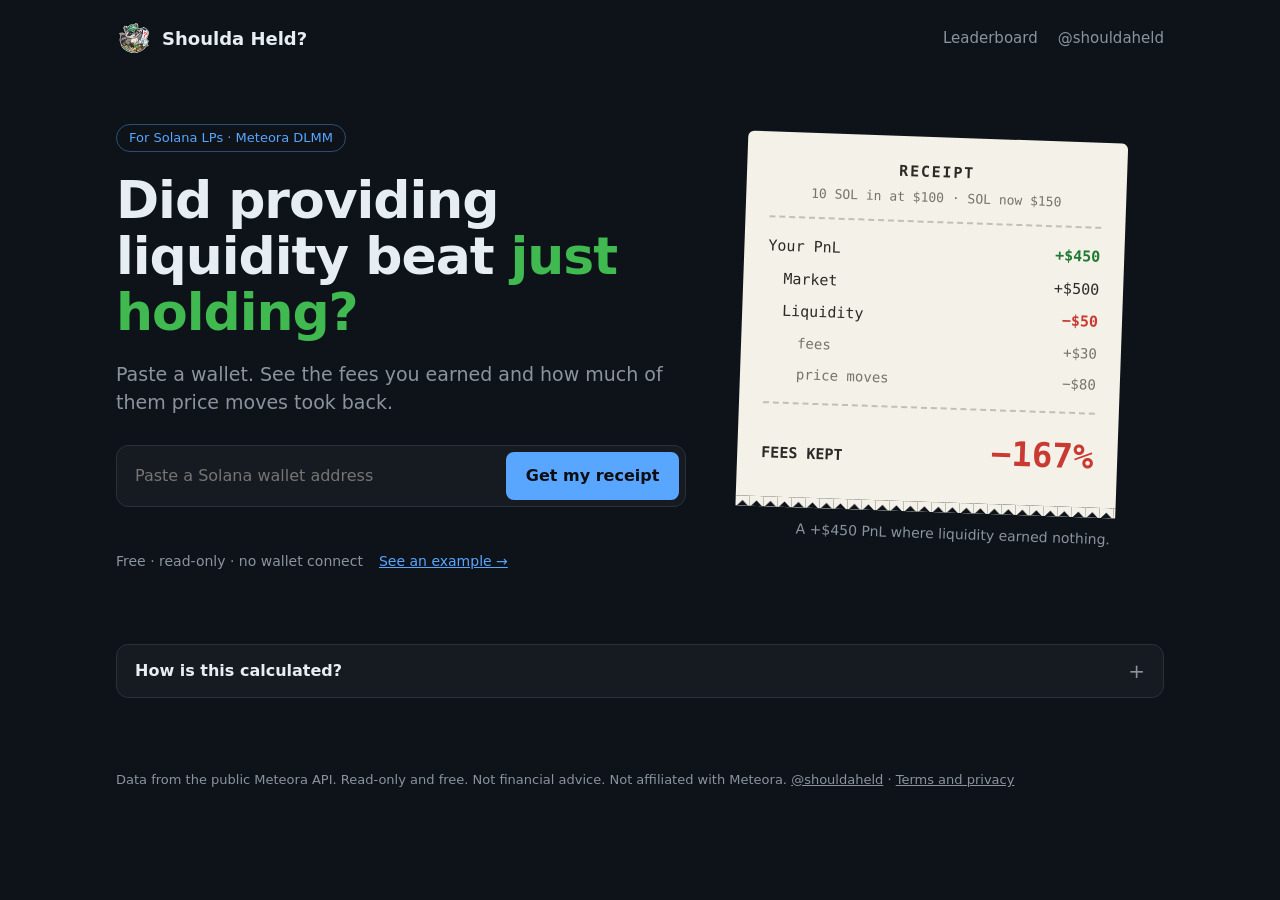
==== index.html @ 4a95ed0d "Fix empty leaderboard: local 'kept' array shadowed the new kept() formatter The catch block reported" ====
<!doctype html>
<html lang="en">
<head>
<meta charset="utf-8">
<meta name="viewport" content="width=device-width, initial-scale=1">
<title>Shoulda Held? — did providing liquidity beat just holding?</title>
<meta name="description" content="Your PnL includes the market. See what providing liquidity on Solana actually earned you, and how much of your fees you kept.">
<link rel="icon" href="img/raccoon.png">
<link rel="stylesheet" href="style.css?v=202610261137">
</head>
<body>
<div class="wrap">
  <header>
    <a class="brand" href="./"><img src="img/raccoon.png" alt="" width="36" height="36">Shoulda Held?</a>
    <nav><a class="xlink" href="top.html">Leaderboard</a><a class="xlink" href="https://x.com/shouldaheld" target="_blank" rel="noopener">@shouldaheld</a></nav>
  </header>

  <section class="hero" id="top">
    <div>
      <span class="pill-label">For Solana LPs · Meteora DLMM</span>
      <h1>Did providing liquidity beat <span>just holding?</span></h1>
      <p class="lead">Paste a wallet. See the fees you earned and how much of them price moves took back.</p>
      <form id="form">
        <input id="wallet" placeholder="Paste a Solana wallet address" autocomplete="off" spellcheck="false" aria-label="Solana wallet address">
        <button id="go">Get my receipt</button>
      </form>
      <div id="error" role="alert"></div>
      <div class="trust"><span>Free · read-only · no wallet connect</span><a href="#" id="example">See an example →</a></div>
    </div>

    <div id="intro">
      <div class="paper example" aria-label="Example receipt">
        <div class="title">RECEIPT</div>
        <div class="sub-title">10 SOL in at $100 · SOL now $150</div>
        <div class="rule"></div>
        <div class="row"><span>Your PnL</span><b class="good">+$450</b></div>
        <div class="row indent"><span>Market</span><span>+$500</span></div>
        <div class="row indent"><span>Liquidity</span><b class="bad">−$50</b></div>
        <div class="row indent2"><span>fees</span><span>+$30</span></div>
        <div class="row indent2"><span>price moves</span><span>−$80</span></div>
        <div class="rule"></div>
        <div class="row total"><span>FEES KEPT</span><span class="big bad">−167%</span></div>
      </div>
      <p class="example-caption">A +$450 PnL where liquidity earned nothing.</p>
    </div>
  </section>

  <section id="result" hidden>
    <div id="shared" class="shared" hidden>
      <span>You're looking at someone else's receipt.</span>
      <button id="check-own" type="button">Check your wallet</button>
    </div>
    <div class="result-grid">
      <div class="result-receipt">
        <div class="paper">
          <div class="title">RECEIPT</div>
          <div class="verified-stamp" id="verified-badge" hidden>✓ VERIFIED OWNER</div>
          <div class="sub-title" id="scope"></div>
          <div class="rule"></div>
          <div class="row"><span>Your PnL</span><b id="pnl"></b></div>
          <div class="row indent"><span>Market</span><span id="market"></span></div>
          <div class="row indent"><span>Liquidity</span><b id="lp"></b></div>
          <div class="row indent2"><span>fees</span><span id="fees"></span></div>
          <div class="row indent2"><span>price moves</span><span id="cost"></span></div>
          <div class="rule"></div>
          <div class="row total"><span>FEES KEPT</span><span id="hero" class="big"></span></div>
          <div class="rank-line" id="bench" hidden></div>
        </div>
        <p id="unpriced" class="muted small" hidden></p>
      </div>

      <div class="result-panel">
        <h2 id="verdict"></h2>

        <!-- Whose wallet: one slot, its content changes but its place doesn't -->
        <div class="owner" id="owner">
          <div id="owner-ask" hidden>
            <span class="muted">Is this your wallet?</span>
            <button type="button" class="btn small-btn" id="verify-go">It's mine — verify</button>
            <button type="button" class="link-btn" id="owner-no">Just looking</button>
          </div>
          <div id="owner-status" class="muted small" hidden></div>
          <p id="verify-help" class="small muted" hidden></p>
          <p id="verify-msg" class="err-text small" role="status"></p>
        </div>

        <div class="actions">
          <a id="share-x" class="btn" target="_blank" rel="noopener">Share on X</a>
          <button id="download" class="btn secondary" type="button">Download</button>
        </div>
        <details class="duel" id="duel">
          <summary>Compare with a friend</summary>
          <form id="duel-form" novalidate>
            <input id="duel-wallet" placeholder="Their wallet address" autocomplete="off" spellcheck="false" aria-label="Their wallet address">
            <input id="duel-x" placeholder="@handle (optional)" autocomplete="off" aria-label="Their X handle">
            <button id="duel-go">Compare</button>
          </form>
          <p id="duel-msg" class="err-text small" role="status"></p>
          <div id="duel-result" hidden>
            <table><thead id="duel-head"></thead><tbody id="duel-rows"></tbody></table>
            <p id="duel-verdict" class="duel-verdict"></p>
            <a id="duel-share" class="btn" href="#" target="_blank" rel="noopener">Challenge them on X</a>
          </div>
        </details>

        <form id="waitlist" class="waitlist" novalidate>
          <h3 id="wl-title"></h3>
          <p class="muted small" id="wl-text"></p>
          <div id="wl-form" class="wl-row">
            <input id="wl-contact" placeholder="Email or @handle" autocomplete="email" aria-label="Email or X handle">
            <input id="wl-website" class="hp" tabindex="-1" autocomplete="off" aria-hidden="true">
            <button id="wl-go">Join</button>
          </div>
          <div id="wl-done" class="wl-done" hidden>
            <p class="place"><b id="wl-place"></b> <span id="wl-of" class="muted small"></span></p>
            <div class="wl-row"><input id="wl-link" readonly aria-label="Your referral link"><button id="wl-copy" type="button" class="btn secondary">Copy</button></div>
            <p class="muted small">Each LP who joins through your link moves you up 10 places. <a id="wl-share" target="_blank" rel="noopener">Share it on X</a></p>
          </div>
          <p id="wl-msg" class="small" role="status"></p>
          <p class="fine">Only to tell you when copying opens. <a href="terms.html#privacy">What we keep</a></p>
        </form>
      </div>
    </div>

    <details class="panel pools-details">
      <summary>Per-pool breakdown</summary>
      <table>
        <thead><tr><th>Pool</th><th>Fees kept</th><th>Liquidity</th><th>Fees</th></tr></thead>
        <tbody id="rows"></tbody>
      </table>
      <p id="rows-note" class="muted small"></p>
    </details>

    <canvas id="card" width="1200" height="630" aria-hidden="true"></canvas>
    <canvas id="duel-card" width="1200" height="630" aria-hidden="true"></canvas>
  </section>

  <section class="more">
    <details class="panel">
      <summary>How is this calculated?</summary>
      <p><b>Your PnL</b> is the dollar result reported by Meteora: what you have now (or got out) vs the dollar value you put in. It includes the market moving your tokens.</p>
      <p><b>Liquidity</b> compares each position with simply holding the tokens you put in, plus the fees you earned. Closed positions are valued at exit prices, open ones at today's prices. <b>Market</b> is the rest of your PnL.</p>
      <p><b>Fees kept</b> is liquidity divided by fees earned. 100%: price moves cost nothing. 0%: they ate all your fees. Below 0%: holding would have been better. Shown when fees are at least $1.</p>
      <p>Covers Meteora DLMM positions closed in the last 365 days, plus open ones. If a position was swapped entirely into one token, its exit price is estimated from its range edge. Tokens without a price count as $0.</p>
    </details>
  </section>

  <footer>
    Data from the public Meteora API. Read-only and free. Not financial advice. Not affiliated with Meteora.
    <a href="https://x.com/shouldaheld" target="_blank" rel="noopener">@shouldaheld</a> · <a href="terms.html">Terms and privacy</a>
  </footer>
</div>
<script type="module" src="app.js?v=202610261137"></script>
</body>
</html>
---- style.css ----
/* Shared by index.html and top.html */
:root {
  --bg: #0e1319; --panel: #161b22; --line: #2a313b; --text: #e6edf3; --muted: #8b949e;
  --good: #3fb950; --bad: #f85149; --accent: #58a6ff;
  --paper: #f4f1e8; --ink: #2b2a27; --ink-muted: #77736a; --ink-good: #1f7a34; --ink-bad: #c93a32;
  --mono: ui-monospace, "SF Mono", Menlo, Consolas, monospace;
}
* { box-sizing: border-box; }
[hidden] { display: none !important; } /* layout rules below must not resurrect hidden blocks */
body { margin: 0; background: var(--bg); color: var(--text); font: 16px/1.5 system-ui, -apple-system, "Segoe UI", sans-serif; }
a { color: var(--accent); }
.wrap { max-width: 1080px; margin: 0 auto; padding: 0 16px; }
.muted { color: var(--muted); }
.small { font-size: 14px; }

header { display: flex; align-items: center; justify-content: space-between; padding: 20px 0; }
.brand { display: flex; align-items: center; gap: 10px; color: var(--text); text-decoration: none; font-weight: 700; font-size: 18px; }
.brand img { width: 36px; height: 36px; border-radius: 50%; }
.xlink { color: var(--muted); text-decoration: none; font-size: 15px; }
.xlink:hover { color: var(--text); }
header nav { display: flex; gap: 20px; }
.brand { white-space: nowrap; }

.hero { display: grid; grid-template-columns: 1.15fr 0.85fr; gap: 56px; align-items: center; padding: 48px 0 72px; }
.pill-label { display: inline-block; font-size: 13px; color: var(--accent); border: 1px solid rgba(88, 166, 255, .4); border-radius: 999px; padding: 3px 12px; margin-bottom: 20px; }
h1 { font-size: 52px; line-height: 1.08; letter-spacing: -0.02em; margin: 0 0 20px; }
h1 span { color: var(--good); }
.lead { font-size: 19px; color: var(--muted); margin: 0 0 28px; max-width: 34em; }

#form { display: flex; gap: 8px; background: var(--panel); border: 1px solid var(--line); border-radius: 12px; padding: 6px; }
#form:focus-within { border-color: var(--accent); }
#wallet { flex: 1; min-width: 0; border: 0; background: transparent; color: var(--text); font: inherit; font-size: 16px; padding: 12px; outline: none; }
button, .btn { border: 0; border-radius: 8px; background: var(--accent); color: #0b0f14; font: 600 16px system-ui, sans-serif; padding: 12px 20px; cursor: pointer; text-decoration: none; display: inline-flex; align-items: center; justify-content: center; white-space: nowrap; }
button:disabled { opacity: .6; cursor: wait; }
.btn.secondary { background: transparent; color: var(--text); border: 1px solid var(--line); }
.trust { display: flex; gap: 16px; flex-wrap: wrap; font-size: 14px; color: var(--muted); margin-top: 12px; }
#error { color: var(--bad); min-height: 24px; margin-top: 8px; }

/* Paper receipt, used for the example and for the real result */
.paper { position: relative; background: var(--paper); color: var(--ink); font-family: var(--mono); font-size: 15px; padding: 24px 24px 20px; border-radius: 6px 6px 0 0; font-variant-numeric: tabular-nums; }
.paper::after { content: ""; position: absolute; left: 0; right: 0; bottom: -10px; height: 10px;
  background: linear-gradient(135deg, var(--paper) 50%, transparent 50%) 0 0 / 14px 10px repeat-x,
              linear-gradient(225deg, var(--paper) 50%, transparent 50%) 0 0 / 14px 10px repeat-x; }
.paper .title { text-align: center; font-weight: 700; letter-spacing: .12em; margin-bottom: 4px; }
.paper .sub-title { text-align: center; color: var(--ink-muted); font-size: 13px; margin-bottom: 14px; }
.rule { border-top: 2px dashed #c4bfb3; margin: 12px 0; }
.row { display: flex; justify-content: space-between; gap: 12px; padding: 5px 0; }
.row.indent { padding-left: 16px; } .row.indent2 { padding-left: 32px; color: var(--ink-muted); font-size: 14px; }
.row b { font-weight: 700; }
.row.total { align-items: baseline; font-weight: 700; }
.row.total .big { font-size: 34px; }
.paper .good { color: var(--ink-good); } .paper .bad { color: var(--ink-bad); }
.example { transform: rotate(2deg); max-width: 380px; justify-self: center; width: 100%; }
.example-caption { text-align: center; color: var(--muted); font-size: 14px; margin-top: 22px; transform: rotate(2deg); }

/* After a check the hero shrinks to a one-column search bar above the receipt */
/* Same container width on every page and state; only the content inside changes */
.hero.compact { grid-template-columns: 1fr; padding: 12px 0 28px; }
.hero.compact #form, .hero.compact #error, .hero.compact .trust { max-width: 680px; }
.hero.compact h1 { font-size: 30px; } .hero.compact .lead, .hero.compact .pill-label { display: none; }

/* Result */

/* Result: receipt on the left, one action panel on the right; on phones the panel goes under the receipt.
   Blocks change their content in place, they don't appear above the receipt, so nothing jumps. */
#result { padding: 8px 0 40px; }
.shared { display: flex; align-items: center; justify-content: space-between; gap: 12px; flex-wrap: wrap; background: var(--panel); border: 1px solid var(--accent); border-radius: 12px; padding: 12px 16px; margin-bottom: 20px; }
.result-grid { display: grid; grid-template-columns: minmax(0, 420px) minmax(0, 1fr); gap: 40px; align-items: start; }
.result-receipt { position: sticky; top: 16px; }
#unpriced { margin: 20px 0 0; }
.rank-line { text-align: center; font-size: 13px; color: var(--ink-muted); margin-top: 10px; }
.rank-line a { color: var(--ink); }
.verified-stamp { text-align: center; color: var(--ink-good); font-weight: 700; font-size: 13px; letter-spacing: .1em; margin: -2px 0 6px; }
.badge-ok { color: var(--good); margin-left: 4px; }
.good-text { color: var(--good); }
#verdict { font-size: 28px; line-height: 1.2; margin: 4px 0 14px; }
.owner { min-height: 44px; margin-bottom: 18px; }
#owner-ask { display: flex; align-items: center; gap: 10px; flex-wrap: wrap; }
.small-btn { padding: 8px 14px; font-size: 15px; }
.link-btn { background: none; border: 0; padding: 0; color: var(--muted); font: inherit; text-decoration: underline; cursor: pointer; }
#owner-status .link-btn { font-size: 14px; }
.owner p { margin: 6px 0 0; } .owner p:empty { display: none; }
.err-text { color: var(--bad); margin: 6px 0 0; }
.actions { display: flex; gap: 10px; }
.actions .btn:first-child { flex: 2; } .actions .btn { flex: 1; }
.duel { border: 0; padding: 12px 0 0; }
.duel summary { font-weight: 500; color: var(--accent); }
#duel-form { display: flex; gap: 8px; flex-wrap: wrap; margin-top: 12px; }
#duel-form input, .wl-row input { flex: 1 1 160px; min-width: 0; border: 1px solid var(--line); border-radius: 8px; background: var(--bg); color: var(--text); font: inherit; padding: 11px 12px; }
#duel-form input:focus, .wl-row input:focus { outline: none; border-color: var(--accent); }
.duel table td:first-child { color: var(--muted); }
.duel-verdict { font-weight: 700; margin: 12px 0; }
.waitlist { background: var(--panel); border: 1px solid var(--line); border-radius: 14px; padding: 18px; margin: 24px 0 0; }
.waitlist h3 { font-size: 18px; line-height: 1.3; margin: 0 0 4px; }
.waitlist > p { margin: 0 0 12px; }
.wl-row { display: flex; gap: 8px; }
.wl-row input#wl-link { font: 13px var(--mono); }
.hp { position: absolute; left: -9999px; width: 1px; height: 1px; }
#wl-msg { margin: 8px 0 0; } #wl-msg:empty { display: none; } #wl-msg.err { color: var(--bad); }
.wl-done .place { margin: 0 0 10px; }
.wl-done .place b { font-size: 32px; color: var(--accent); font-variant-numeric: tabular-nums; }
.wl-done p { margin: 10px 0 0; }
.fine { font-size: 12px; color: var(--muted); margin: 10px 0 0 !important; }
.pools-details { margin-top: 32px; }
#card, #duel-card { display: none; }
/* A wallet with no positions: just the verdict and the waitlist */
#result.empty .result-receipt, #result.empty .actions, #result.empty .duel, #result.empty .pools-details { display: none; }
#result.empty .result-grid { grid-template-columns: 1fr; max-width: 640px; }

/* Fold-outs: one quiet panel each, no rules above and below */
details.panel { background: var(--panel); border: 1px solid var(--line); border-radius: 12px; padding: 14px 18px; }
details.panel + details.panel { margin-top: 12px; }
summary { cursor: pointer; font-weight: 600; list-style: none; display: flex; justify-content: space-between; align-items: center; }
summary::-webkit-details-marker { display: none; }
details.panel > summary::after { content: '+'; color: var(--muted); font-weight: 400; font-size: 20px; line-height: 1; }
details.panel[open] > summary::after { content: '−'; }
details.panel p { color: var(--muted); max-width: 46em; }
details.panel[open] > summary { margin-bottom: 4px; }
table { width: 100%; border-collapse: collapse; font-size: 15px; margin-top: 12px; }
th, td { text-align: left; padding: 8px 6px; border-bottom: 1px solid var(--line); }
th { color: var(--muted); font-weight: 500; }
td:not(:first-child), th:not(:first-child) { text-align: right; white-space: nowrap; }
td.good { color: var(--good); } td.bad { color: var(--bad); }
.tag { font-size: 12px; color: var(--accent); border: 1px solid var(--accent); border-radius: 4px; padding: 0 4px; }

.more { padding: 0 0 40px; }
footer { padding: 32px 0 40px; font-size: 13px; color: var(--muted); }
footer a { color: var(--muted); }

@media (max-width: 860px) {
  .result-grid { grid-template-columns: 1fr; gap: 24px; }
  .result-receipt { position: static; max-width: 460px; width: 100%; margin: 0 auto; }
  .hero { grid-template-columns: 1fr; gap: 40px; padding: 24px 0 48px; }
  h1 { font-size: 36px; }
  .lead { font-size: 17px; }
  .example, .example-caption { transform: none; }
}
@media (max-width: 520px) {
  header nav .xlink + .xlink { display: none; } /* phones: keep one nav link next to the logo */
  #form { flex-direction: column; }
  #verdict { font-size: 22px; }
  .waitlist { padding: 16px; }
}
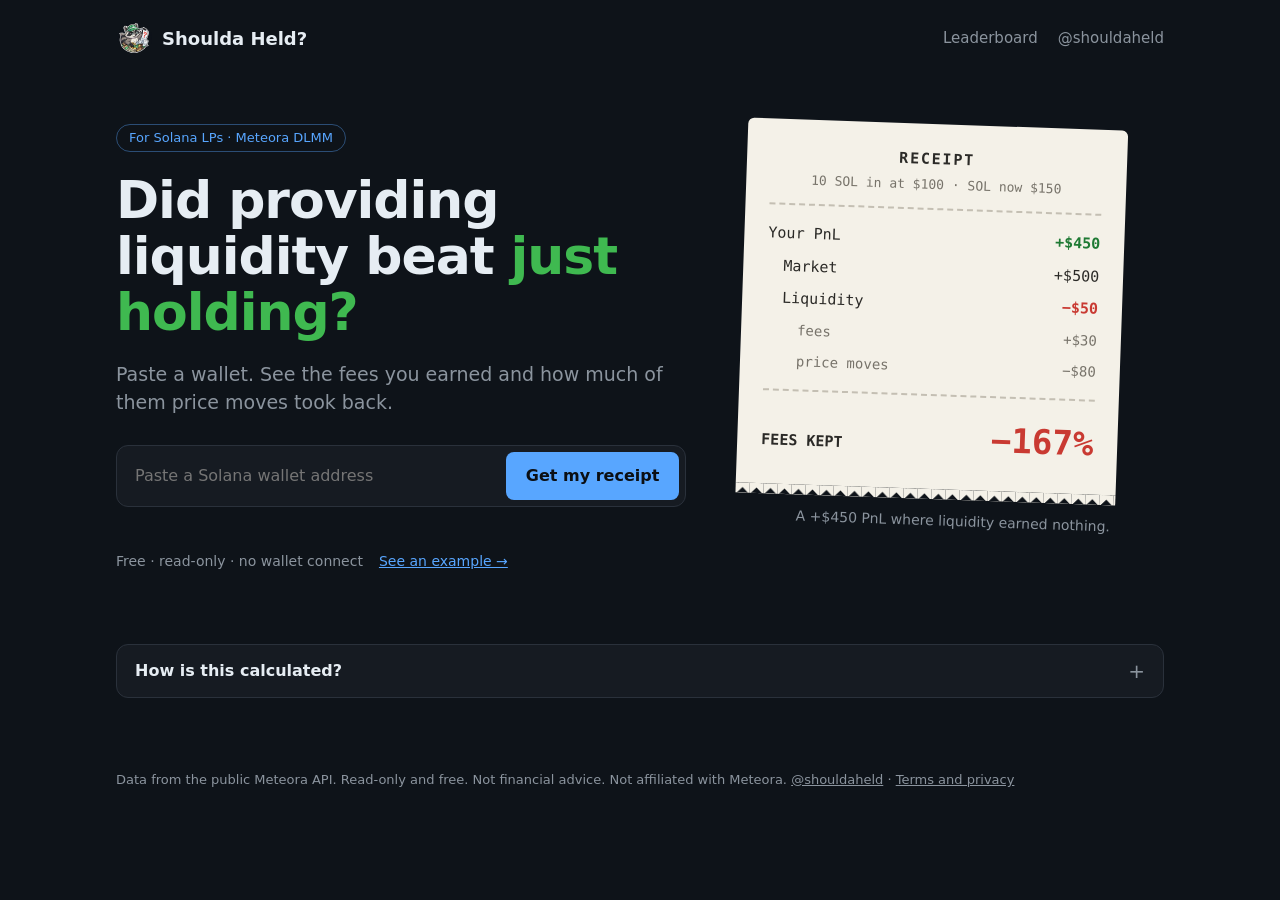
==== commit e030f141: "Same pill and title position on home and leaderboard Home hero was vertically centred against the re" ====
--- a/index.html
+++ b/index.html
@@ -6,7 +6,7 @@
 <title>Shoulda Held? — did providing liquidity beat just holding?</title>
 <meta name="description" content="Your PnL includes the market. See what providing liquidity on Solana actually earned you, and how much of your fees you kept.">
 <link rel="icon" href="img/raccoon.png">
-<link rel="stylesheet" href="style.css?v=202610261137">
+<link rel="stylesheet" href="style.css?v=202610261156">
 </head>
 <body>
 <div class="wrap">
@@ -150,6 +150,8 @@
     <a href="https://x.com/shouldaheld" target="_blank" rel="noopener">@shouldaheld</a> · <a href="terms.html">Terms and privacy</a>
   </footer>
 </div>
-<script type="module" src="app.js?v=202610261137"></script>
+<script type="module" src="app.js?v=202610261156"></script>
+<!-- Cloudflare Web Analytics: cookieless page views, a second count next to our own analytics -->
+<script defer src="https://static.cloudflareinsights.com/beacon.min.js" data-cf-beacon='{"token": "d8321dd66836468e9685397cafad2d31"}'></script>
 </body>
 </html>
--- a/style.css
+++ b/style.css
@@ -21,7 +21,7 @@
 header nav { display: flex; gap: 20px; }
 .brand { white-space: nowrap; }
 
-.hero { display: grid; grid-template-columns: 1.15fr 0.85fr; gap: 56px; align-items: center; padding: 48px 0 72px; }
+.hero { display: grid; grid-template-columns: 1.15fr 0.85fr; gap: 56px; align-items: start; padding: 48px 0 72px; } /* top-aligned: pill and title sit at the same spot on every page */
 .pill-label { display: inline-block; font-size: 13px; color: var(--accent); border: 1px solid rgba(88, 166, 255, .4); border-radius: 999px; padding: 3px 12px; margin-bottom: 20px; }
 h1 { font-size: 52px; line-height: 1.08; letter-spacing: -0.02em; margin: 0 0 20px; }
 h1 span { color: var(--good); }
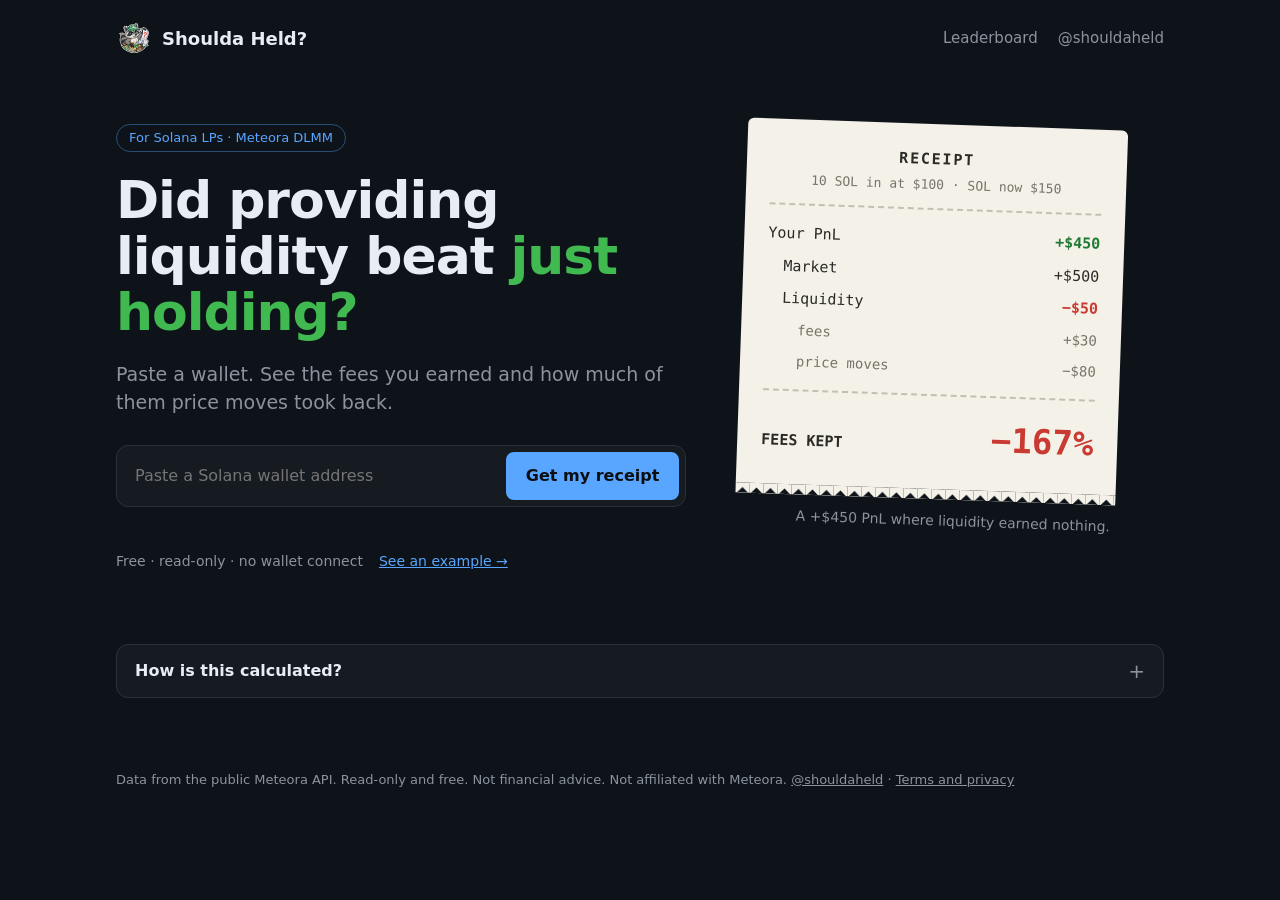
==== commit c9b44032: "Ask whose wallet it is for the example too, so a strong result is pitched leading Only a wallet open" ====
--- a/index.html
+++ b/index.html
@@ -6,7 +6,7 @@
 <title>Shoulda Held? — did providing liquidity beat just holding?</title>
 <meta name="description" content="Your PnL includes the market. See what providing liquidity on Solana actually earned you, and how much of your fees you kept.">
 <link rel="icon" href="img/raccoon.png">
-<link rel="stylesheet" href="style.css?v=202610261156">
+<link rel="stylesheet" href="style.css?v=202610261159">
 </head>
 <body>
 <div class="wrap">
@@ -150,7 +150,7 @@
     <a href="https://x.com/shouldaheld" target="_blank" rel="noopener">@shouldaheld</a> · <a href="terms.html">Terms and privacy</a>
   </footer>
 </div>
-<script type="module" src="app.js?v=202610261156"></script>
+<script type="module" src="app.js?v=202610261159"></script>
 <!-- Cloudflare Web Analytics: cookieless page views, a second count next to our own analytics -->
 <script defer src="https://static.cloudflareinsights.com/beacon.min.js" data-cf-beacon='{"token": "d8321dd66836468e9685397cafad2d31"}'></script>
 </body>
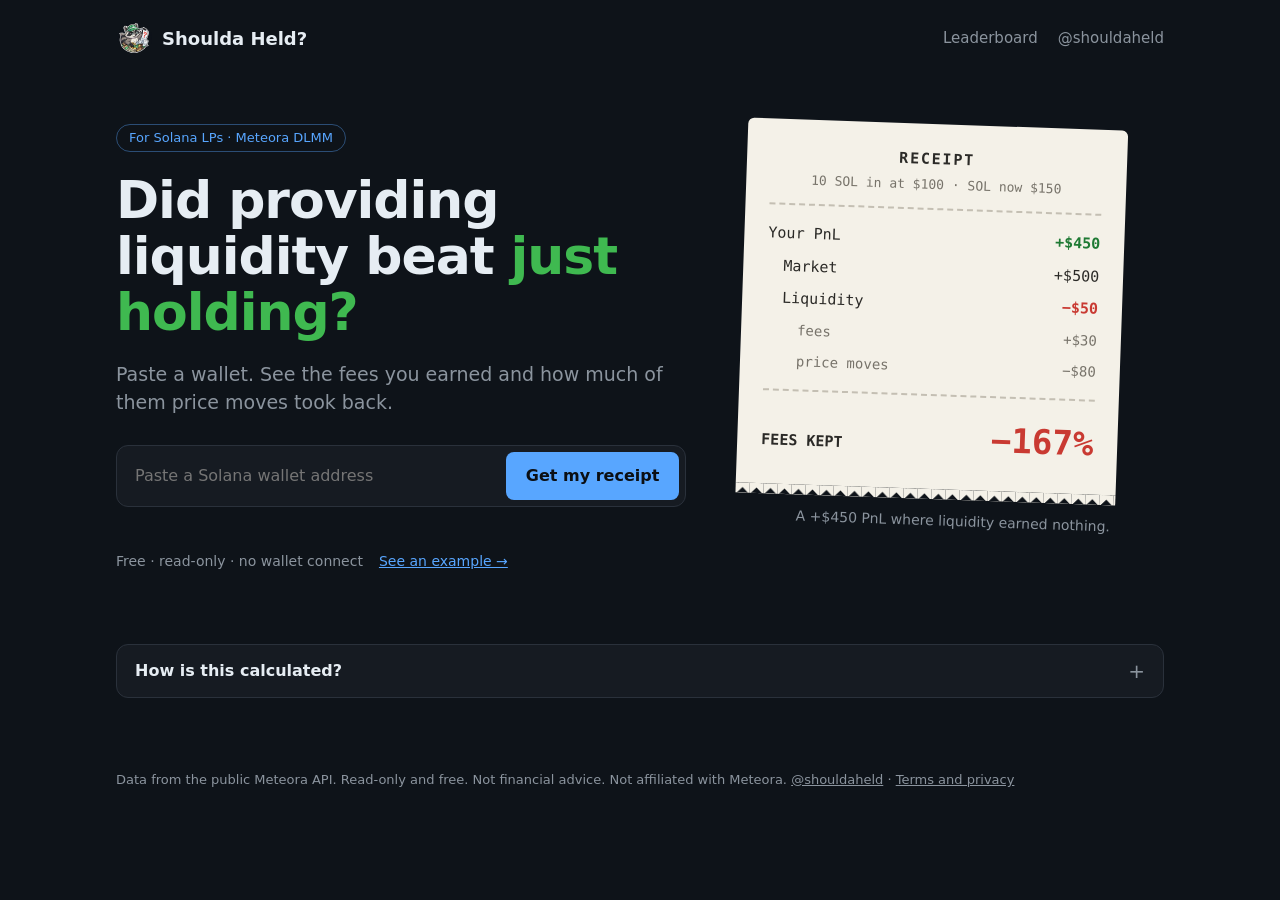
==== commit 285e325c: "Stats: wallets opened from the leaderboard aren't counted as typed-in checks Leaderboard links carry" ====
--- a/index.html
+++ b/index.html
@@ -6,7 +6,7 @@
 <title>Shoulda Held? — did providing liquidity beat just holding?</title>
 <meta name="description" content="Your PnL includes the market. See what providing liquidity on Solana actually earned you, and how much of your fees you kept.">
 <link rel="icon" href="img/raccoon.png">
-<link rel="stylesheet" href="style.css?v=202610261159">
+<link rel="stylesheet" href="style.css?v=202610261204">
 </head>
 <body>
 <div class="wrap">
@@ -150,7 +150,7 @@
     <a href="https://x.com/shouldaheld" target="_blank" rel="noopener">@shouldaheld</a> · <a href="terms.html">Terms and privacy</a>
   </footer>
 </div>
-<script type="module" src="app.js?v=202610261159"></script>
+<script type="module" src="app.js?v=202610261204"></script>
 <!-- Cloudflare Web Analytics: cookieless page views, a second count next to our own analytics -->
 <script defer src="https://static.cloudflareinsights.com/beacon.min.js" data-cf-beacon='{"token": "d8321dd66836468e9685397cafad2d31"}'></script>
 </body>
